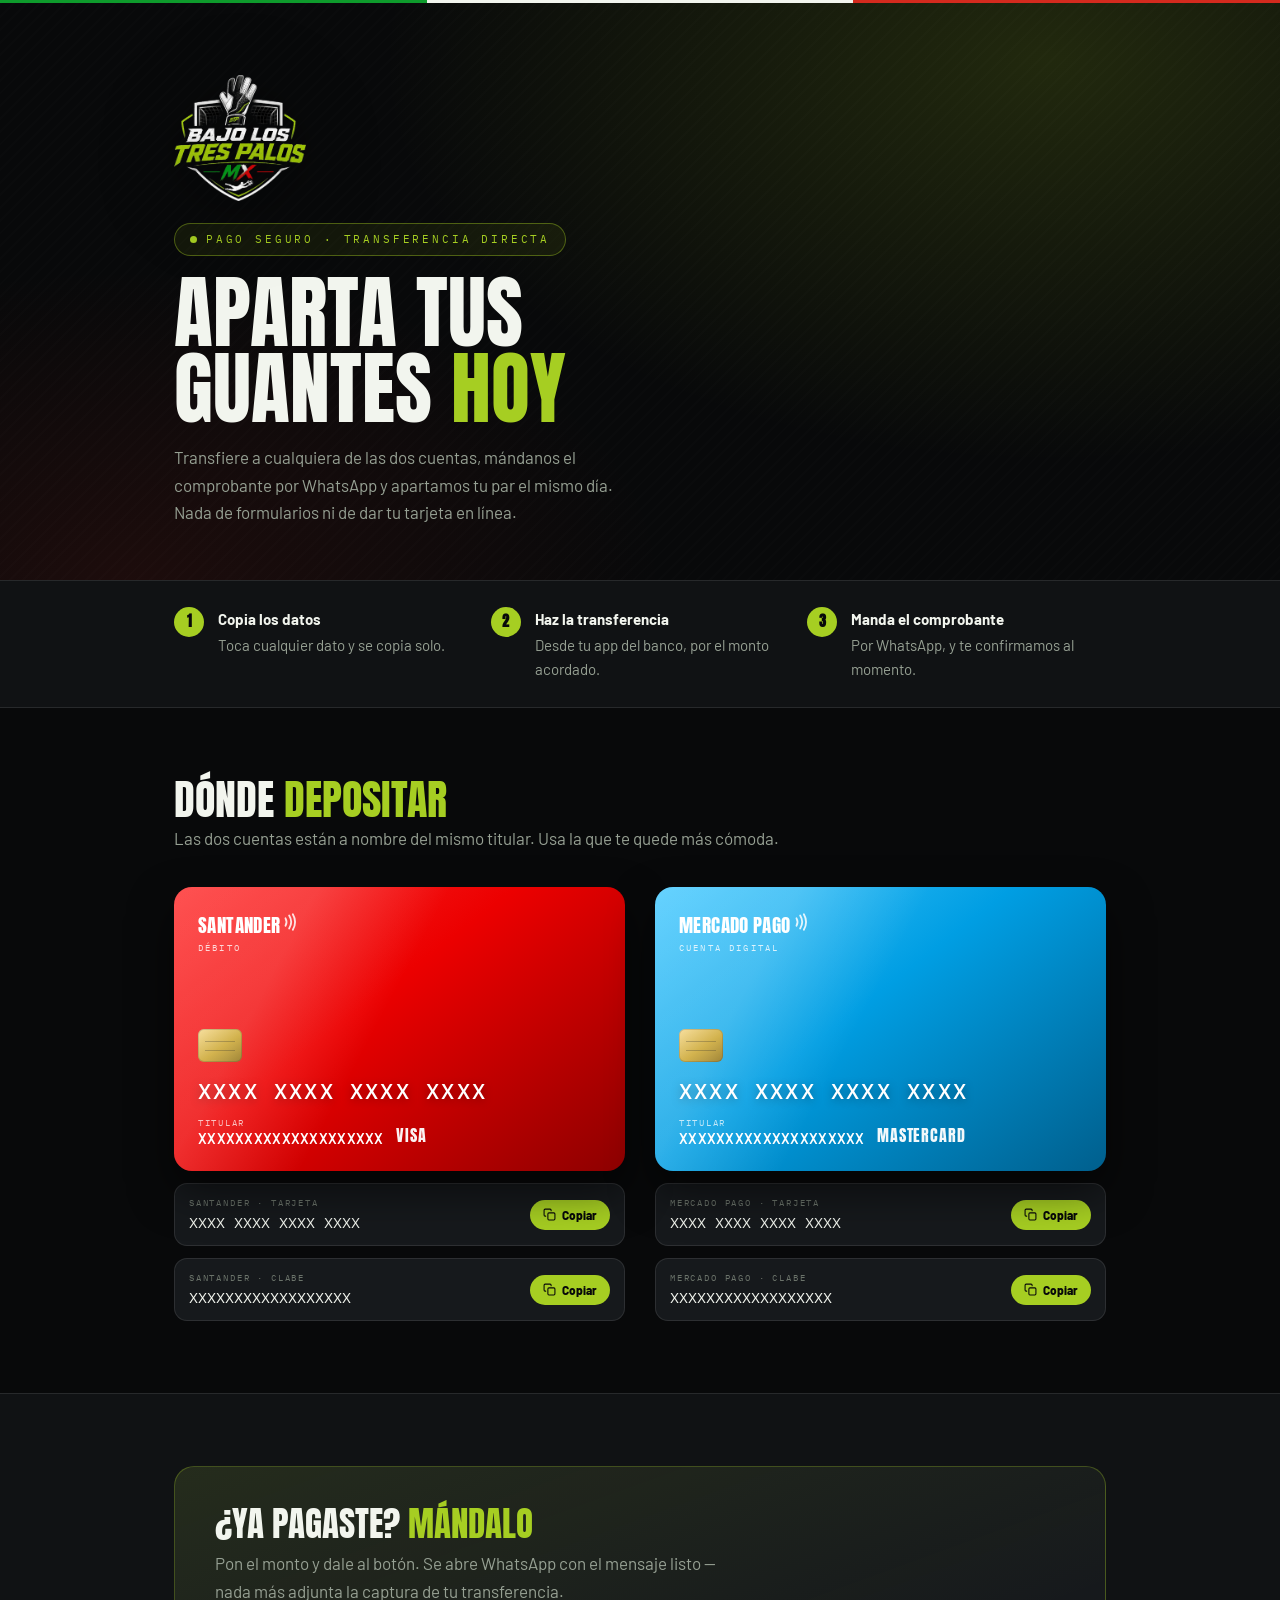
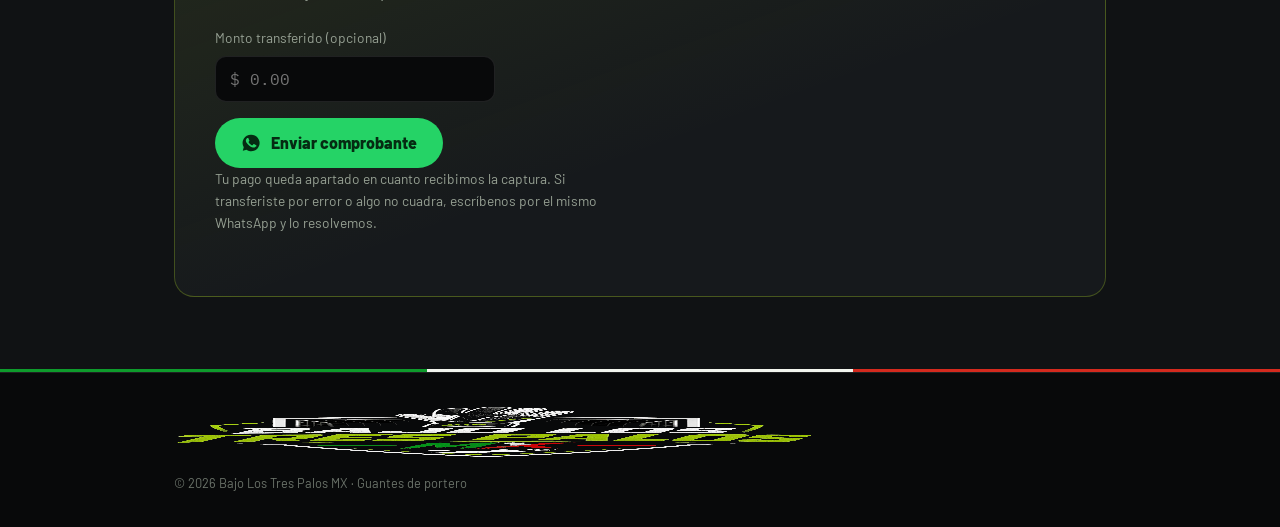
==== cuenta/index.html @ 08b96b76 "Página de pagos en /cuenta Datos para transferencia a Santander y Mercado Pago, con copiar al toque " ====
<!DOCTYPE html>
<html lang="es-MX">
<head>
<meta charset="utf-8">
<meta name="viewport" content="width=device-width, initial-scale=1">
<title>Pagos · Bajo Los Tres Palos MX</title>
<meta name="description" content="Datos para transferencia: Santander y Mercado Pago. Copia, paga y manda tu comprobante por WhatsApp.">
<meta name="robots" content="noindex, nofollow">
<meta name="theme-color" content="#08090A">

<meta property="og:type" content="website">
<meta property="og:site_name" content="Bajo Los Tres Palos MX">
<meta property="og:title" content="Pagos · Bajo Los Tres Palos MX">
<meta property="og:description" content="Santander y Mercado Pago. Copia los datos y manda tu comprobante.">
<meta property="og:locale" content="es_MX">

<link rel="icon" href="../assets/img/favicon-32.png" sizes="any">
<link rel="preconnect" href="https://fonts.googleapis.com">
<link rel="preconnect" href="https://fonts.gstatic.com" crossorigin>
<link href="https://fonts.googleapis.com/css2?family=Anton&family=Barlow:wght@400;600;700;800&family=IBM+Plex+Mono:wght@400;500;600&display=swap" rel="stylesheet">

<style>
:root{
  --negro:#08090A; --carbon:#101214; --humo:#16191C;
  --linea:rgba(242,245,238,.10);
  --lima:#A6CE22; --lima-hi:#C7EE3B;
  --hueso:#F2F5EE; --gris:#96A093; --gris-2:#6B736A;
  --mx-verde:#0E9B2C; --mx-rojo:#D42A1E;
  --santander:#EC0000; --mp:#009EE3; --wa:#25D366;
  --ease:cubic-bezier(.23,1,.32,1);
  --pad:clamp(20px,5vw,64px);
}
*,*::before,*::after{ box-sizing:border-box; }
body{
  margin:0; background:var(--negro); color:var(--hueso);
  font-family:'Barlow',system-ui,sans-serif; font-size:17px; line-height:1.6;
  -webkit-font-smoothing:antialiased; overflow-x:hidden;
}
img{ display:block; max-width:100%; height:auto; }
::selection{ background:var(--lima); color:var(--negro); }
.wrap{ width:min(1060px,100%); margin-inline:auto; padding-inline:var(--pad); }
.display{ font-family:'Anton',Impact,sans-serif; font-weight:400; text-transform:uppercase; line-height:.95; }
.mono{ font-family:'IBM Plex Mono',ui-monospace,monospace; font-size:.68rem; letter-spacing:.26em; text-transform:uppercase; }
.tricolor{ height:3px; background:linear-gradient(90deg,var(--mx-verde) 0 33.33%,var(--hueso) 33.33% 66.66%,var(--mx-rojo) 66.66%); }

/* ───────────── portada ───────────── */
.portada{
  position:relative; overflow:hidden;
  padding:clamp(44px,8vh,86px) 0 clamp(36px,6vh,60px);
  background:
    radial-gradient(90% 120% at 82% 10%, rgba(166,206,34,.16), transparent 58%),
    radial-gradient(70% 90% at 10% 100%, rgba(212,42,30,.10), transparent 60%),
    var(--negro);
}
.portada::after{
  content:''; position:absolute; inset:0; pointer-events:none; opacity:.5;
  background:repeating-linear-gradient(135deg, rgba(242,245,238,.02) 0 2px, transparent 2px 9px);
}
.portada .wrap{ position:relative; z-index:1; }
.escudo{ width:clamp(96px,14vw,132px); margin-bottom:22px;
  filter:drop-shadow(0 14px 38px rgba(0,0,0,.8)); }
.portada h1{ margin:0; font-size:clamp(2.5rem,8vw,5rem); }
.portada h1 em{ font-style:normal; color:var(--lima); }
.portada p{ margin:18px 0 0; max-width:46ch; color:var(--gris); font-size:1.06rem; }
.sello{
  display:inline-flex; align-items:center; gap:9px; margin-bottom:18px;
  border:1px solid rgba(166,206,34,.4); background:rgba(166,206,34,.08);
  color:var(--lima); border-radius:999px; padding:7px 15px;
}
.sello i{ width:7px; height:7px; border-radius:50%; background:var(--lima);
  box-shadow:0 0 0 0 rgba(166,206,34,.6); animation:latir 2.4s ease-out infinite; }
@keyframes latir{ 70%{ box-shadow:0 0 0 9px rgba(166,206,34,0); } 100%{ box-shadow:0 0 0 0 rgba(166,206,34,0); } }

/* ───────────── pasos ───────────── */
.pasos{ background:var(--carbon); border-block:1px solid var(--linea); padding:26px 0; }
.pasos-in{ display:grid; gap:18px; grid-template-columns:repeat(auto-fit,minmax(230px,1fr)); }
.paso{ display:flex; gap:14px; align-items:flex-start; }
.paso b{
  flex:none; width:30px; height:30px; border-radius:50%; display:grid; place-items:center;
  background:var(--lima); color:var(--negro); font-family:'Anton',sans-serif; font-size:.9rem;
}
.paso p{ margin:0; font-size:.94rem; color:var(--gris); }
.paso strong{ display:block; color:var(--hueso); font-weight:700; margin-bottom:2px; }

/* ───────────── sección ───────────── */
.sec{ padding:clamp(48px,8vh,84px) 0; }
.sec-tit{ margin:0 0 6px; font-size:clamp(1.6rem,4.4vw,2.6rem); }
.sec-tit em{ font-style:normal; color:var(--lima); }
.sec-sub{ margin:0 0 34px; color:var(--gris); }

.metodos{ display:grid; gap:clamp(20px,3vw,30px); grid-template-columns:repeat(auto-fit,minmax(320px,1fr)); }

/* ───────────── tarjeta bancaria ───────────── */
.metodo{ display:flex; flex-direction:column; gap:12px; }
.plastico{
  position:relative; aspect-ratio:1.586/1; border-radius:18px; overflow:hidden;
  padding:clamp(18px,3.4vw,24px); display:flex; flex-direction:column;
  color:#fff; cursor:pointer; border:0; text-align:left; width:100%;
  font-family:inherit; font-size:inherit;
  box-shadow:0 20px 44px rgba(0,0,0,.55);
  transition:transform .3s var(--ease), box-shadow .3s var(--ease);
}
.plastico:hover{ transform:translateY(-5px) rotate(-.4deg); box-shadow:0 26px 58px rgba(0,0,0,.65); }
.plastico:focus-visible{ outline:3px solid var(--lima); outline-offset:4px; }
.plastico::after{            /* brillo diagonal */
  content:''; position:absolute; inset:0; pointer-events:none;
  background:linear-gradient(118deg, rgba(255,255,255,.18) 0 24%, transparent 46%);
}
.plastico.santander{ background:linear-gradient(142deg,#ff2b2b 0%,#EC0000 42%,#8d0000 100%); }
.plastico.mp{ background:linear-gradient(142deg,#45c9ff 0%,#009EE3 44%,#005f8d 100%); }

.p-top{ display:flex; justify-content:space-between; align-items:flex-start; }
.p-marca{ font-family:'Anton',sans-serif; font-size:1.18rem; letter-spacing:.02em; text-transform:uppercase; }
.p-marca small{ display:block; font-family:'IBM Plex Mono',monospace; font-size:.56rem;
  letter-spacing:.24em; opacity:.8; margin-top:3px; }
.p-nfc{ width:22px; height:22px; opacity:.85; }
.p-chip{
  width:44px; height:33px; border-radius:6px; margin:auto 0 0;
  background:linear-gradient(145deg,#f6d98a,#c9a227 55%,#8c6d12);
  position:relative; box-shadow:inset 0 0 0 1px rgba(0,0,0,.18);
}
.p-chip::before,.p-chip::after{
  content:''; position:absolute; left:16%; right:16%; height:1px; background:rgba(0,0,0,.28);
}
.p-chip::before{ top:36%; } .p-chip::after{ top:64%; }
.p-num{
  font-family:'IBM Plex Mono',monospace; font-weight:500;
  font-size:clamp(1.05rem,3.6vw,1.38rem); letter-spacing:.1em; margin-top:14px;
  text-shadow:0 2px 10px rgba(0,0,0,.35);
}
.p-bot{ display:flex; justify-content:space-between; align-items:flex-end; gap:12px; margin-top:12px; }
.p-lab{ font-family:'IBM Plex Mono',monospace; font-size:.54rem; letter-spacing:.2em;
  text-transform:uppercase; opacity:.72; margin-bottom:2px; }
.p-val{ font-size:.88rem; font-weight:600; letter-spacing:.02em; }
.p-red{ font-family:'Anton',sans-serif; font-size:1rem; letter-spacing:.06em; opacity:.95; }

/* ───────────── filas de copiar ───────────── */
.copiar{
  display:flex; align-items:center; gap:12px; width:100%; text-align:left;
  background:var(--humo); border:1px solid var(--linea); border-radius:13px;
  padding:13px 14px; cursor:pointer; color:inherit; font-family:inherit;
  transition:border-color .2s ease, background .2s ease;
}
.copiar:hover{ border-color:rgba(166,206,34,.5); background:#1a1e21; }
.copiar:focus-visible{ outline:3px solid var(--lima); outline-offset:3px; }
.copiar.ok{ border-color:var(--lima); background:rgba(166,206,34,.1); }
.c-txt{ flex:1; min-width:0; }
.c-lab{ display:block; font-family:'IBM Plex Mono',monospace; font-size:.57rem;
  letter-spacing:.2em; text-transform:uppercase; color:var(--gris-2); margin-bottom:3px; }
.c-val{ display:block; font-family:'IBM Plex Mono',monospace; font-size:.95rem;
  color:var(--hueso); overflow:hidden; text-overflow:ellipsis; white-space:nowrap; }
.c-btn{
  flex:none; display:inline-flex; align-items:center; gap:6px;
  font-size:.74rem; font-weight:800; color:var(--negro); background:var(--lima);
  border-radius:999px; padding:8px 13px; white-space:nowrap;
}
.copiar.ok .c-btn{ background:var(--lima-hi); }
.c-btn svg{ width:13px; height:13px; }

/* ───────────── comprobante ───────────── */
.comprobante{ background:var(--carbon); border-top:1px solid var(--linea); }
.caja{
  border:1px solid rgba(166,206,34,.3); border-radius:20px;
  background:linear-gradient(160deg, rgba(166,206,34,.1), transparent 60%), var(--humo);
  padding:clamp(24px,4vw,40px);
}
.caja h2{ margin:0 0 10px; font-size:clamp(1.5rem,3.6vw,2.2rem); }
.caja > p{ margin:0 0 22px; color:var(--gris); max-width:52ch; }
.campo{ display:block; margin-bottom:16px; max-width:280px; }
.campo span{ display:block; margin-bottom:7px; color:var(--gris); font-size:.86rem; }
.campo input{
  width:100%; background:var(--negro); color:var(--hueso);
  border:1px solid var(--linea); border-radius:11px; padding:12px 14px;
  font-family:'IBM Plex Mono',monospace; font-size:1rem;
}
.campo input:focus{ outline:none; border-color:var(--lima); }
.wa{
  display:inline-flex; align-items:center; gap:10px; text-decoration:none;
  background:var(--wa); color:#052B12; font-weight:800; font-size:1rem;
  border:0; cursor:pointer; font-family:inherit;
  padding:15px 26px; border-radius:999px;
  transition:transform .2s var(--ease), background .2s ease;
}
.wa:hover{ transform:translateY(-2px); background:#34e67c; }
.wa:focus-visible{ outline:3px solid var(--lima); outline-offset:3px; }
.nota{ margin:20px 0 0; font-size:.86rem; color:var(--gris-2); max-width:52ch; }

.pie{ padding:34px 0; border-top:1px solid var(--linea); }
.pie-in{ display:flex; flex-wrap:wrap; gap:16px; justify-content:space-between; align-items:center; }
.pie img{ height:50px; }
.pie small{ color:var(--gris-2); font-size:.8rem; }

/* ───────────── aviso ───────────── */
#aviso{
  position:fixed; left:50%; bottom:26px; translate:-50% 0; z-index:60;
  background:var(--lima); color:var(--negro); font-weight:800; font-size:.9rem;
  padding:12px 22px; border-radius:999px; box-shadow:0 14px 34px rgba(0,0,0,.5);
  opacity:0; pointer-events:none; transition:opacity .25s ease, translate .25s ease;
}
#aviso.ver{ opacity:1; translate:-50% -6px; }

@media(max-width:430px){
  /* el tracking de .mono parte el sello en dos renglones en pantallas chicas */
  .sello{ letter-spacing:.13em; font-size:.62rem; padding:6px 13px; }
  .p-num{ letter-spacing:.06em; }
}
@media (prefers-reduced-motion:reduce){
  *{ animation:none !important; transition:none !important; }
}
</style>
</head>
<body>

<div class="tricolor"></div>

<!-- ═════════ PORTADA ═════════ -->
<header class="portada">
  <div class="wrap">
    <img class="escudo" src="../assets/img/logo-btp.png" alt="Bajo Los Tres Palos MX" width="640" height="611">
    <div class="sello mono"><i></i> Pago seguro · transferencia directa</div>
    <h1 class="display">Aparta tus<br>guantes <em>hoy</em></h1>
    <p>Transfiere a cualquiera de las dos cuentas, mándanos el comprobante por WhatsApp y apartamos tu par el mismo día. Nada de formularios ni de dar tu tarjeta en línea.</p>
  </div>
</header>

<!-- ═════════ PASOS ═════════ -->
<section class="pasos">
  <div class="wrap pasos-in">
    <div class="paso"><b>1</b><p><strong>Copia los datos</strong>Toca cualquier dato y se copia solo.</p></div>
    <div class="paso"><b>2</b><p><strong>Haz la transferencia</strong>Desde tu app del banco, por el monto acordado.</p></div>
    <div class="paso"><b>3</b><p><strong>Manda el comprobante</strong>Por WhatsApp, y te confirmamos al momento.</p></div>
  </div>
</section>

<!-- ═════════ MÉTODOS ═════════ -->
<section class="sec">
  <div class="wrap">
    <h2 class="display sec-tit">Dónde <em>depositar</em></h2>
    <p class="sec-sub">Las dos cuentas están a nombre del mismo titular. Usa la que te quede más cómoda.</p>
    <div class="metodos" id="metodos"></div>
  </div>
</section>

<!-- ═════════ COMPROBANTE ═════════ -->
<section class="sec comprobante">
  <div class="wrap">
    <div class="caja">
      <h2 class="display">¿Ya pagaste? <span style="color:var(--lima)">Mándalo</span></h2>
      <p>Pon el monto y dale al botón. Se abre WhatsApp con el mensaje listo — nada más adjunta la captura de tu transferencia.</p>
      <label class="campo">
        <span>Monto transferido (opcional)</span>
        <input id="monto" type="text" inputmode="decimal" placeholder="$ 0.00" autocomplete="off">
      </label>
      <button class="wa" id="btn-wa" type="button">
        <svg width="20" height="20" viewBox="0 0 24 24" fill="currentColor" aria-hidden="true"><path d="M12 2a10 10 0 0 0-8.7 15l-1.2 4.4 4.5-1.2A10 10 0 1 0 12 2zm5.6 14.2c-.2.7-1.3 1.3-1.9 1.3-.5 0-1.1.2-3.6-.8-3-1.3-5-4.4-5.1-4.6-.2-.2-1.2-1.6-1.2-3.1s.8-2.2 1.1-2.5c.3-.3.6-.4.8-.4h.6c.2 0 .5-.1.7.5l1 2.3c.1.2.1.4 0 .6l-.4.6-.4.4c-.1.1-.3.3-.1.6.2.3.8 1.3 1.7 2.1 1.2 1 2.1 1.4 2.4 1.5.3.1.5.1.7-.1l1-1.2c.2-.2.4-.2.7-.1l2.2 1.1c.3.2.5.2.6.4.1.1.1.7-.1 1.4z"/></svg>
        Enviar comprobante
      </button>
      <p class="nota">Tu pago queda apartado en cuanto recibimos la captura. Si transferiste por error o algo no cuadra, escríbenos por el mismo WhatsApp y lo resolvemos.</p>
    </div>
  </div>
</section>

<div class="tricolor"></div>
<footer class="pie">
  <div class="wrap pie-in">
    <img src="../assets/img/logo-btp.png" alt="Bajo Los Tres Palos MX" width="640" height="611">
    <small>© <span id="anio">2026</span> Bajo Los Tres Palos MX · Guantes de portero</small>
  </div>
</footer>

<div id="aviso" role="status" aria-live="polite"></div>

<script>
/* ══════════════════════════════════════════════════════════════
   ÚNICO LUGAR QUE HAY QUE EDITAR
   Cambia las X por tus datos reales y la página se arma sola.
   El número de WhatsApp va en formato internacional sin signos:
   52 + los 10 dígitos.  Ejemplo: "5215512345678"
   ══════════════════════════════════════════════════════════════ */
var DATOS = {
  whatsapp: "52XXXXXXXXXX",
  titular:  "XXXXXXXXXXXXXXXXXXXX",

  cuentas: [
    {
      banco:   "Santander",
      tipo:    "Débito",
      clase:   "santander",
      red:     "VISA",
      tarjeta: "XXXX XXXX XXXX XXXX",
      clabe:   "XXXXXXXXXXXXXXXXXX"
    },
    {
      banco:   "Mercado Pago",
      tipo:    "Cuenta digital",
      clase:   "mp",
      red:     "MASTERCARD",
      tarjeta: "XXXX XXXX XXXX XXXX",
      clabe:   "XXXXXXXXXXXXXXXXXX"
    }
  ]
};
/* ════════════════ de aquí para abajo no hace falta tocar ════════════════ */

(function () {
  var aviso = document.getElementById('aviso'), temporizador = null;
  function avisar(txt) {
    aviso.textContent = txt;
    aviso.classList.add('ver');
    clearTimeout(temporizador);
    temporizador = setTimeout(function () { aviso.classList.remove('ver'); }, 1800);
  }

  /* Clipboard falla en http:// y en algunos navegadores embebidos (el de
     Instagram, por ejemplo), así que queda el textarea de respaldo. */
  function respaldo(txt) {
    var ta = document.createElement('textarea');
    ta.value = txt; ta.setAttribute('readonly', '');
    ta.style.cssText = 'position:fixed;top:-1000px';
    document.body.appendChild(ta); ta.select();
    var ok = false;
    try { ok = document.execCommand('copy'); } catch (e) {}
    document.body.removeChild(ta);
    return ok;
  }
  function copiar(txt) {
    if (navigator.clipboard && window.isSecureContext) {
      return navigator.clipboard.writeText(txt).then(function () { return true; })
             .catch(function () { return respaldo(txt); });
    }
    return Promise.resolve(respaldo(txt));
  }

  var sinLlenar = function (v) { return /^[X\s]+$/i.test(v); };
  var esc = function (s) {
    return String(s).replace(/[&<>"]/g, function (c) {
      return { '&': '&amp;', '<': '&lt;', '>': '&gt;', '"': '&quot;' }[c];
    });
  };

  var NFC = '<svg class="p-nfc" viewBox="0 0 24 24" fill="none" stroke="currentColor" ' +
            'stroke-width="2" stroke-linecap="round" aria-hidden="true">' +
            '<path d="M6 8a8 8 0 0 1 0 8M10 5a13 13 0 0 1 0 14M14 3.5a17 17 0 0 1 0 17"/></svg>';
  var ICONO = '<svg viewBox="0 0 24 24" fill="none" stroke="currentColor" stroke-width="2" ' +
              'stroke-linecap="round" stroke-linejoin="round" aria-hidden="true">' +
              '<rect x="9" y="9" width="13" height="13" rx="2"/>' +
              '<path d="M5 15H4a2 2 0 0 1-2-2V4a2 2 0 0 1 2-2h9a2 2 0 0 1 2 2v1"/></svg>';

  function fila(etiqueta, valor) {
    return '<button type="button" class="copiar" data-copiar="' + esc(valor.replace(/\s/g, '')) + '">' +
             '<span class="c-txt"><span class="c-lab">' + esc(etiqueta) + '</span>' +
             '<span class="c-val">' + esc(valor) + '</span></span>' +
             '<span class="c-btn">' + ICONO + 'Copiar</span></button>';
  }

  document.getElementById('metodos').innerHTML = DATOS.cuentas.map(function (c) {
    return '<div class="metodo">' +
      '<button type="button" class="plastico ' + esc(c.clase) + '" data-copiar="' +
              esc(c.tarjeta.replace(/\s/g, '')) + '" aria-label="Copiar tarjeta ' + esc(c.banco) + '">' +
        '<div class="p-top"><span class="p-marca">' + esc(c.banco) +
          '<small>' + esc(c.tipo) + '</small></span>' + NFC + '</div>' +
        '<div class="p-chip"></div>' +
        '<div class="p-num">' + esc(c.tarjeta) + '</div>' +
        '<div class="p-bot"><div><div class="p-lab">Titular</div>' +
          '<div class="p-val">' + esc(DATOS.titular) + '</div></div>' +
          '<span class="p-red">' + esc(c.red) + '</span></div>' +
      '</button>' +
      fila(c.banco + ' · Tarjeta', c.tarjeta) +
      fila(c.banco + ' · CLABE', c.clabe) +
    '</div>';
  }).join('');

  document.addEventListener('click', function (e) {
    var el = e.target.closest('[data-copiar]');
    if (!el) return;
    var valor = el.getAttribute('data-copiar');
    if (sinLlenar(valor)) {
      avisar('Ese dato todavía trae las X');
      return;
    }
    copiar(valor).then(function (ok) {
      avisar(ok ? 'Copiado ✓' : 'No se pudo copiar');
      if (!ok) return;
      var f = el.closest('.copiar');
      if (!f) return;
      f.classList.add('ok');
      var b = f.querySelector('.c-btn'), antes = b.innerHTML;
      b.textContent = 'Copiado ✓';
      setTimeout(function () { f.classList.remove('ok'); b.innerHTML = antes; }, 1700);
    });
  });

  document.getElementById('btn-wa').addEventListener('click', function () {
    var tel = String(DATOS.whatsapp).replace(/\D/g, '');
    if (sinLlenar(DATOS.whatsapp) || tel.length < 10) {
      avisar('Falta poner el WhatsApp en el archivo');
      return;
    }
    var monto = document.getElementById('monto').value.trim();
    var txt = 'Hola, acabo de hacer una transferencia a Bajo Los Tres Palos MX' +
              (monto ? ' por ' + monto : '') + '. Aquí va mi comprobante.';
    window.open('https://wa.me/' + tel + '?text=' + encodeURIComponent(txt), '_blank', 'noopener');
  });

  document.getElementById('anio').textContent = new Date().getFullYear();
})();
</script>
</body>
</html>
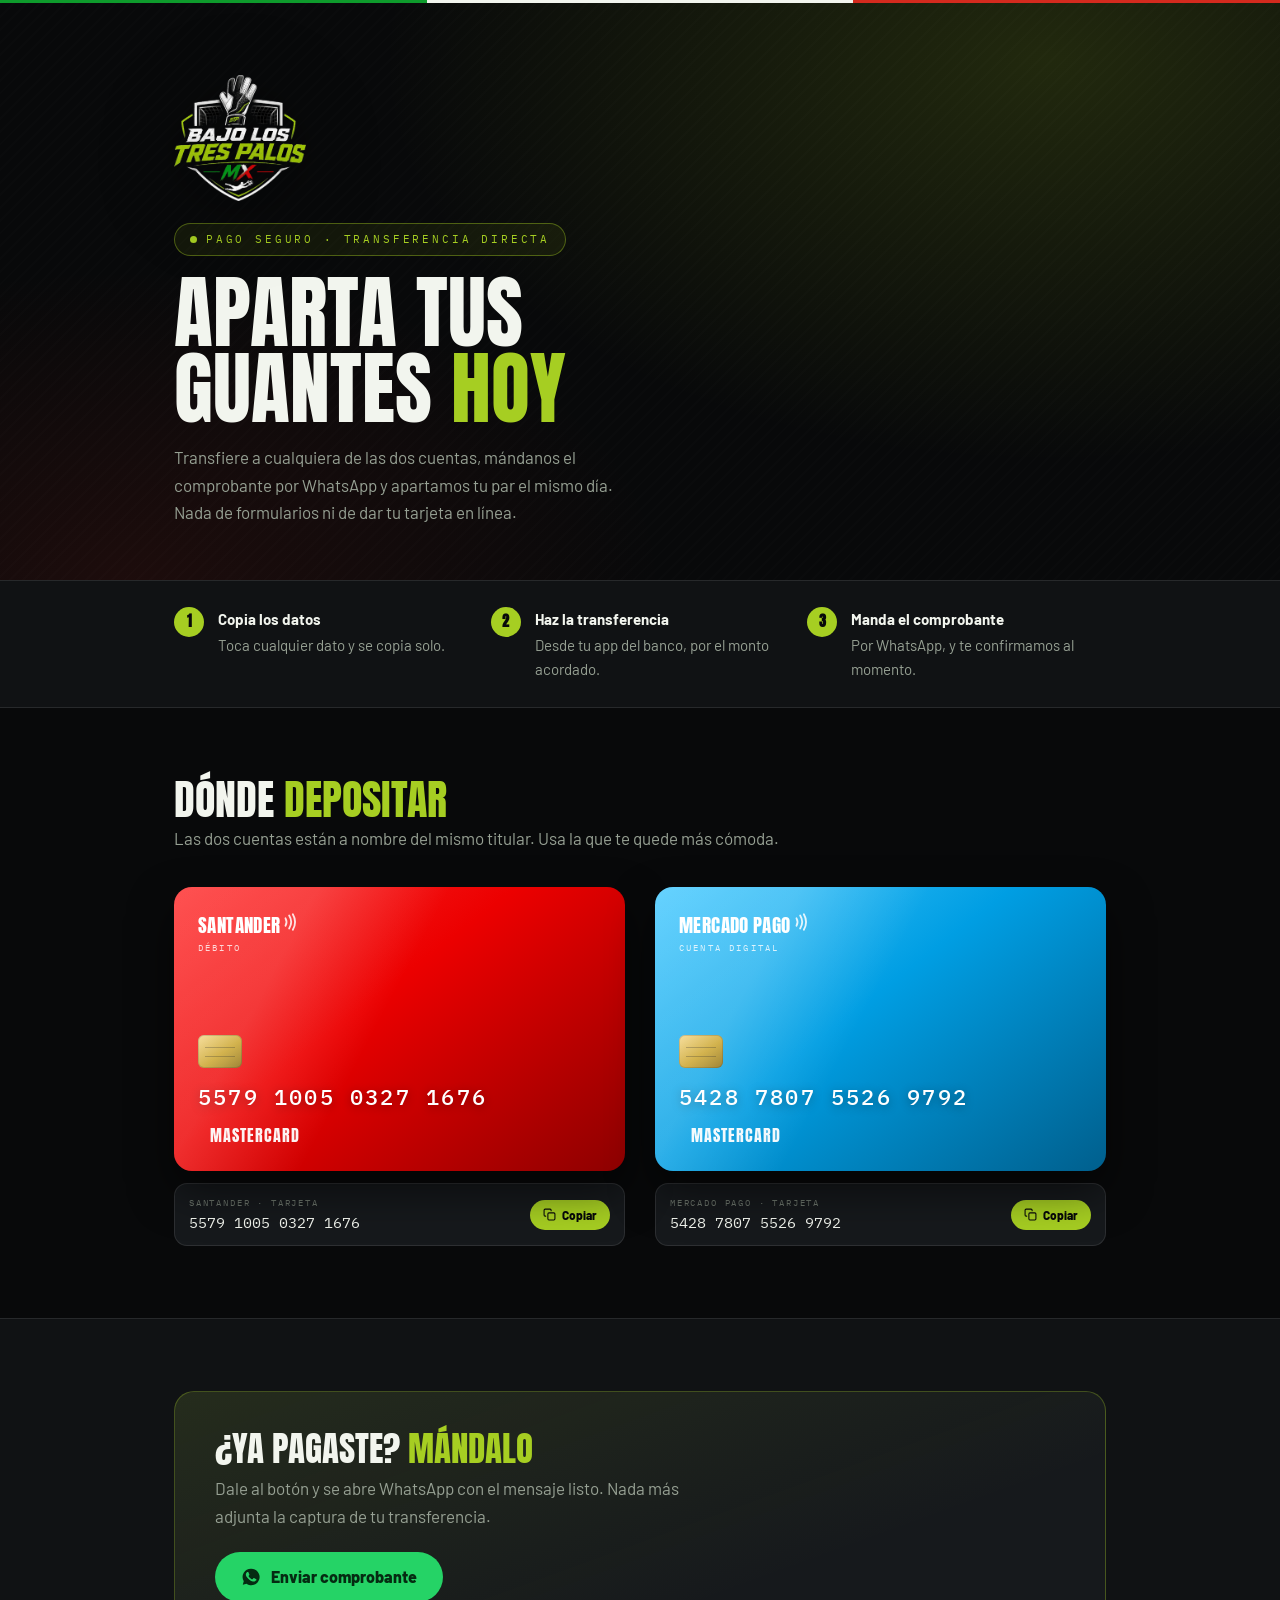
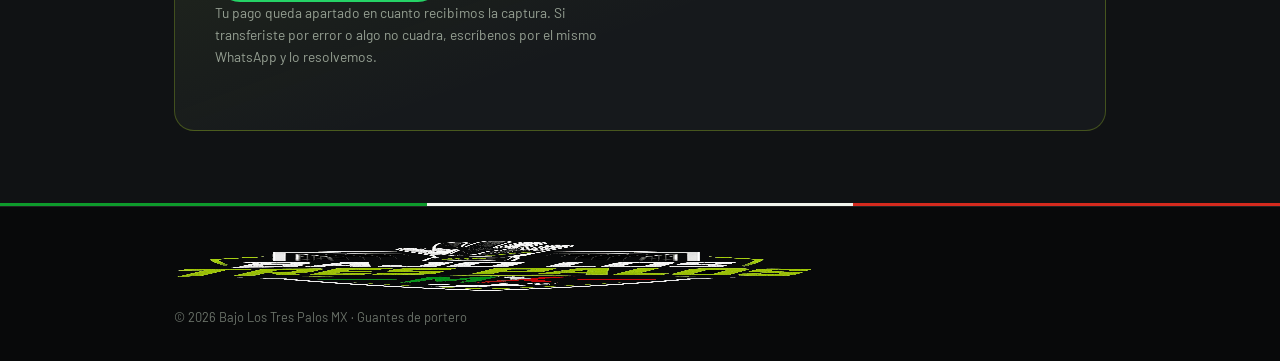
==== commit 77991cd8: "Quitar el campo de monto y cargar las dos cuentas El campo de monto se va: era un agregado mío, no a" ====
--- a/cuenta/index.html
+++ b/cuenta/index.html
@@ -8,11 +8,30 @@
 <meta name="robots" content="noindex, nofollow">
 <meta name="theme-color" content="#08090A">
 
+<!-- ══════════════════════════════════════════════════════════════════
+     DOMINIO · lo único que hay que cambiar si la página se muda.
+     Ahorita apunta a GitHub Pages, que es donde está publicada.
+     Cuando la subas a Vercel, cambia las tres líneas de abajo por
+     https://TU-PROYECTO.vercel.app  y listo.
+     (Van completas y no relativas porque WhatsApp y Facebook leen el
+     HTML crudo, sin ejecutar JavaScript.)
+     ══════════════════════════════════════════════════════════════════ -->
 <meta property="og:type" content="website">
 <meta property="og:site_name" content="Bajo Los Tres Palos MX">
-<meta property="og:title" content="Pagos · Bajo Los Tres Palos MX">
-<meta property="og:description" content="Santander y Mercado Pago. Copia los datos y manda tu comprobante.">
+<meta property="og:title" content="Aparta tus guantes hoy · Bajo Los Tres Palos MX">
+<meta property="og:description" content="Transfiere a Santander o Mercado Pago, manda tu comprobante por WhatsApp y te apartamos tu par el mismo día.">
+<meta property="og:url" content="https://oscararmando2.github.io/bajo-los-tres-palos-mx/cuenta/">
+<meta property="og:image" content="https://oscararmando2.github.io/bajo-los-tres-palos-mx/assets/img/og-pagos.jpg">
+<meta property="og:image:secure_url" content="https://oscararmando2.github.io/bajo-los-tres-palos-mx/assets/img/og-pagos.jpg">
+<meta property="og:image:type" content="image/jpeg">
+<meta property="og:image:width" content="1200">
+<meta property="og:image:height" content="630">
+<meta property="og:image:alt" content="Bajo Los Tres Palos MX · datos para pagar por Santander o Mercado Pago">
 <meta property="og:locale" content="es_MX">
+<meta name="twitter:card" content="summary_large_image">
+<meta name="twitter:title" content="Aparta tus guantes hoy · Bajo Los Tres Palos MX">
+<meta name="twitter:description" content="Santander y Mercado Pago. Copia los datos y manda tu comprobante.">
+<meta name="twitter:image" content="https://oscararmando2.github.io/bajo-los-tres-palos-mx/assets/img/og-pagos.jpg">
 
 <link rel="icon" href="../assets/img/favicon-32.png" sizes="any">
 <link rel="preconnect" href="https://fonts.googleapis.com">
@@ -166,14 +185,6 @@
 }
 .caja h2{ margin:0 0 10px; font-size:clamp(1.5rem,3.6vw,2.2rem); }
 .caja > p{ margin:0 0 22px; color:var(--gris); max-width:52ch; }
-.campo{ display:block; margin-bottom:16px; max-width:280px; }
-.campo span{ display:block; margin-bottom:7px; color:var(--gris); font-size:.86rem; }
-.campo input{
-  width:100%; background:var(--negro); color:var(--hueso);
-  border:1px solid var(--linea); border-radius:11px; padding:12px 14px;
-  font-family:'IBM Plex Mono',monospace; font-size:1rem;
-}
-.campo input:focus{ outline:none; border-color:var(--lima); }
 .wa{
   display:inline-flex; align-items:center; gap:10px; text-decoration:none;
   background:var(--wa); color:#052B12; font-weight:800; font-size:1rem;
@@ -246,11 +257,7 @@
   <div class="wrap">
     <div class="caja">
       <h2 class="display">¿Ya pagaste? <span style="color:var(--lima)">Mándalo</span></h2>
-      <p>Pon el monto y dale al botón. Se abre WhatsApp con el mensaje listo — nada más adjunta la captura de tu transferencia.</p>
-      <label class="campo">
-        <span>Monto transferido (opcional)</span>
-        <input id="monto" type="text" inputmode="decimal" placeholder="$ 0.00" autocomplete="off">
-      </label>
+      <p>Dale al botón y se abre WhatsApp con el mensaje listo. Nada más adjunta la captura de tu transferencia.</p>
       <button class="wa" id="btn-wa" type="button">
         <svg width="20" height="20" viewBox="0 0 24 24" fill="currentColor" aria-hidden="true"><path d="M12 2a10 10 0 0 0-8.7 15l-1.2 4.4 4.5-1.2A10 10 0 1 0 12 2zm5.6 14.2c-.2.7-1.3 1.3-1.9 1.3-.5 0-1.1.2-3.6-.8-3-1.3-5-4.4-5.1-4.6-.2-.2-1.2-1.6-1.2-3.1s.8-2.2 1.1-2.5c.3-.3.6-.4.8-.4h.6c.2 0 .5-.1.7.5l1 2.3c.1.2.1.4 0 .6l-.4.6-.4.4c-.1.1-.3.3-.1.6.2.3.8 1.3 1.7 2.1 1.2 1 2.1 1.4 2.4 1.5.3.1.5.1.7-.1l1-1.2c.2-.2.4-.2.7-.1l2.2 1.1c.3.2.5.2.6.4.1.1.1.7-.1 1.4z"/></svg>
         Enviar comprobante
@@ -278,7 +285,9 @@
    52 + los 10 dígitos.  Ejemplo: "5215512345678"
    ══════════════════════════════════════════════════════════════ */
 var DATOS = {
+  // 52 + los 10 dígitos, sin espacios ni signos. Ej: "5215512345678"
   whatsapp: "52XXXXXXXXXX",
+  // Como aparece en la cuenta
   titular:  "XXXXXXXXXXXXXXXXXXXX",
 
   cuentas: [
@@ -286,17 +295,17 @@
       banco:   "Santander",
       tipo:    "Débito",
       clase:   "santander",
-      red:     "VISA",
-      tarjeta: "XXXX XXXX XXXX XXXX",
-      clabe:   "XXXXXXXXXXXXXXXXXX"
+      red:     "MASTERCARD",
+      tarjeta: "5579 1005 0327 1676",
+      clabe:   ""                      // vacío = no se muestra la fila
     },
     {
       banco:   "Mercado Pago",
       tipo:    "Cuenta digital",
       clase:   "mp",
       red:     "MASTERCARD",
-      tarjeta: "XXXX XXXX XXXX XXXX",
-      clabe:   "XXXXXXXXXXXXXXXXXX"
+      tarjeta: "5428 7807 5526 9792",
+      clabe:   ""
     }
   ]
 };
@@ -331,7 +340,7 @@
     return Promise.resolve(respaldo(txt));
   }
 
-  var sinLlenar = function (v) { return /^[X\s]+$/i.test(v); };
+  var sinLlenar = function (v) { return !v || /^[X\s]+$/i.test(v); };
   var esc = function (s) {
     return String(s).replace(/[&<>"]/g, function (c) {
       return { '&': '&amp;', '<': '&lt;', '>': '&gt;', '"': '&quot;' }[c];
@@ -361,12 +370,14 @@
           '<small>' + esc(c.tipo) + '</small></span>' + NFC + '</div>' +
         '<div class="p-chip"></div>' +
         '<div class="p-num">' + esc(c.tarjeta) + '</div>' +
-        '<div class="p-bot"><div><div class="p-lab">Titular</div>' +
-          '<div class="p-val">' + esc(DATOS.titular) + '</div></div>' +
+        '<div class="p-bot">' +
+          (sinLlenar(DATOS.titular) ? '<div></div>' :
+            '<div><div class="p-lab">Titular</div>' +
+            '<div class="p-val">' + esc(DATOS.titular) + '</div></div>') +
           '<span class="p-red">' + esc(c.red) + '</span></div>' +
       '</button>' +
-      fila(c.banco + ' · Tarjeta', c.tarjeta) +
-      fila(c.banco + ' · CLABE', c.clabe) +
+      (sinLlenar(c.tarjeta) ? '' : fila(c.banco + ' · Tarjeta', c.tarjeta)) +
+      (sinLlenar(c.clabe)   ? '' : fila(c.banco + ' · CLABE', c.clabe)) +
     '</div>';
   }).join('');
 
@@ -396,9 +407,8 @@
       avisar('Falta poner el WhatsApp en el archivo');
       return;
     }
-    var monto = document.getElementById('monto').value.trim();
-    var txt = 'Hola, acabo de hacer una transferencia a Bajo Los Tres Palos MX' +
-              (monto ? ' por ' + monto : '') + '. Aquí va mi comprobante.';
+    var txt = 'Hola, acabo de hacer una transferencia a Bajo Los Tres Palos MX. ' +
+              'Aquí va mi comprobante.';
     window.open('https://wa.me/' + tel + '?text=' + encodeURIComponent(txt), '_blank', 'noopener');
   });
 
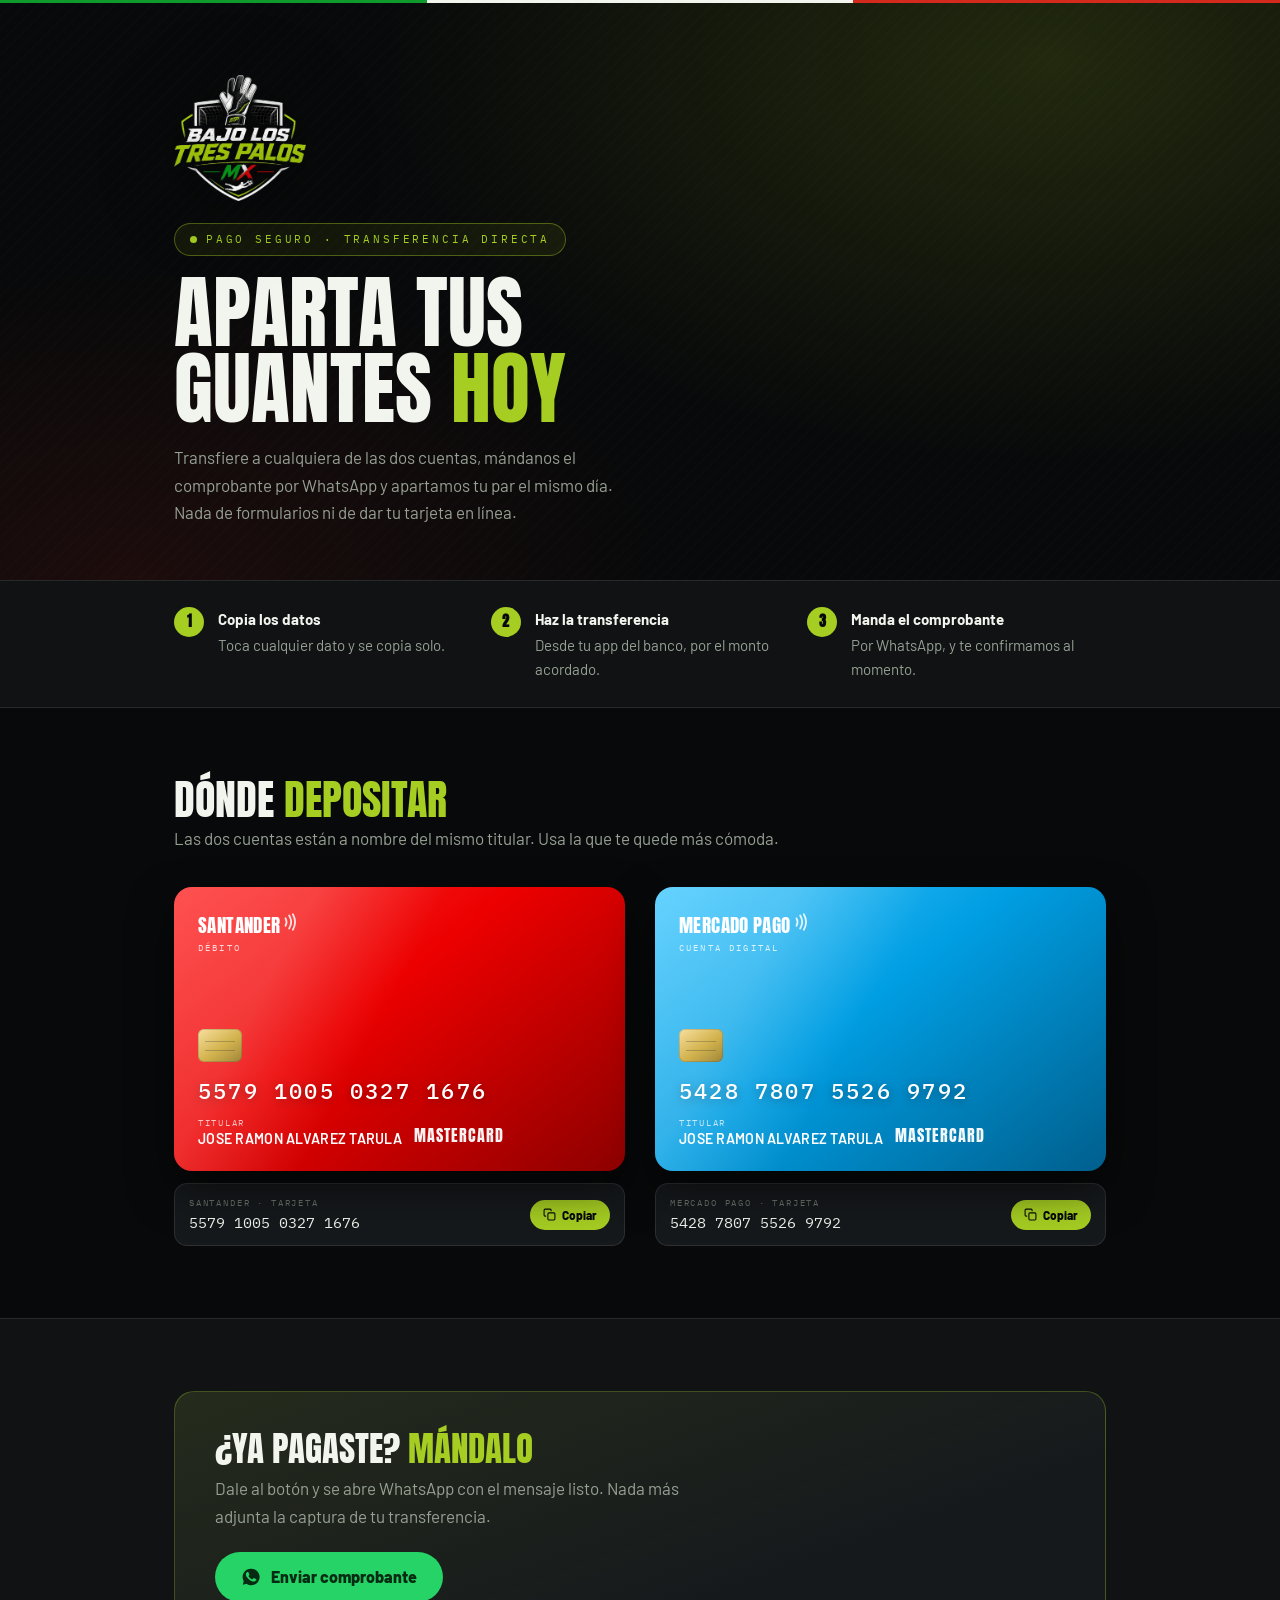
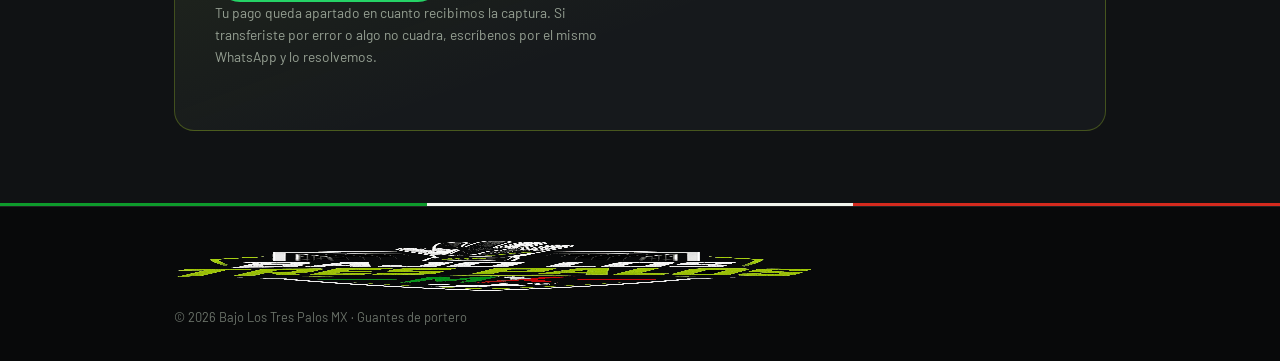
==== commit 54564cf7: "Beneficiario y WhatsApp de la página de pagos Ya no queda ningún dato con X: la página está lista pa" ====
--- a/cuenta/index.html
+++ b/cuenta/index.html
@@ -150,7 +150,7 @@
 .p-bot{ display:flex; justify-content:space-between; align-items:flex-end; gap:12px; margin-top:12px; }
 .p-lab{ font-family:'IBM Plex Mono',monospace; font-size:.54rem; letter-spacing:.2em;
   text-transform:uppercase; opacity:.72; margin-bottom:2px; }
-.p-val{ font-size:.88rem; font-weight:600; letter-spacing:.02em; }
+.p-val{ font-size:.88rem; font-weight:600; letter-spacing:.02em; white-space:nowrap; }
 .p-red{ font-family:'Anton',sans-serif; font-size:1rem; letter-spacing:.06em; opacity:.95; }
 
 /* ───────────── filas de copiar ───────────── */
@@ -214,6 +214,10 @@
   /* el tracking de .mono parte el sello en dos renglones en pantallas chicas */
   .sello{ letter-spacing:.13em; font-size:.62rem; padding:6px 13px; }
   .p-num{ letter-spacing:.06em; }
+  /* un nombre completo parte en dos renglones y queda feo junto a la marca;
+     cabe de un tirón bajándole un punto */
+  .p-val{ font-size:.70rem; letter-spacing:0; }
+  .p-red{ font-size:.86rem; }
 }
 @media (prefers-reduced-motion:reduce){
   *{ animation:none !important; transition:none !important; }
@@ -286,9 +290,9 @@
    ══════════════════════════════════════════════════════════════ */
 var DATOS = {
   // 52 + los 10 dígitos, sin espacios ni signos. Ej: "5215512345678"
-  whatsapp: "52XXXXXXXXXX",
+  whatsapp: "527151315630",
   // Como aparece en la cuenta
-  titular:  "XXXXXXXXXXXXXXXXXXXX",
+  titular:  "JOSE RAMON ALVAREZ TARULA",
 
   cuentas: [
     {
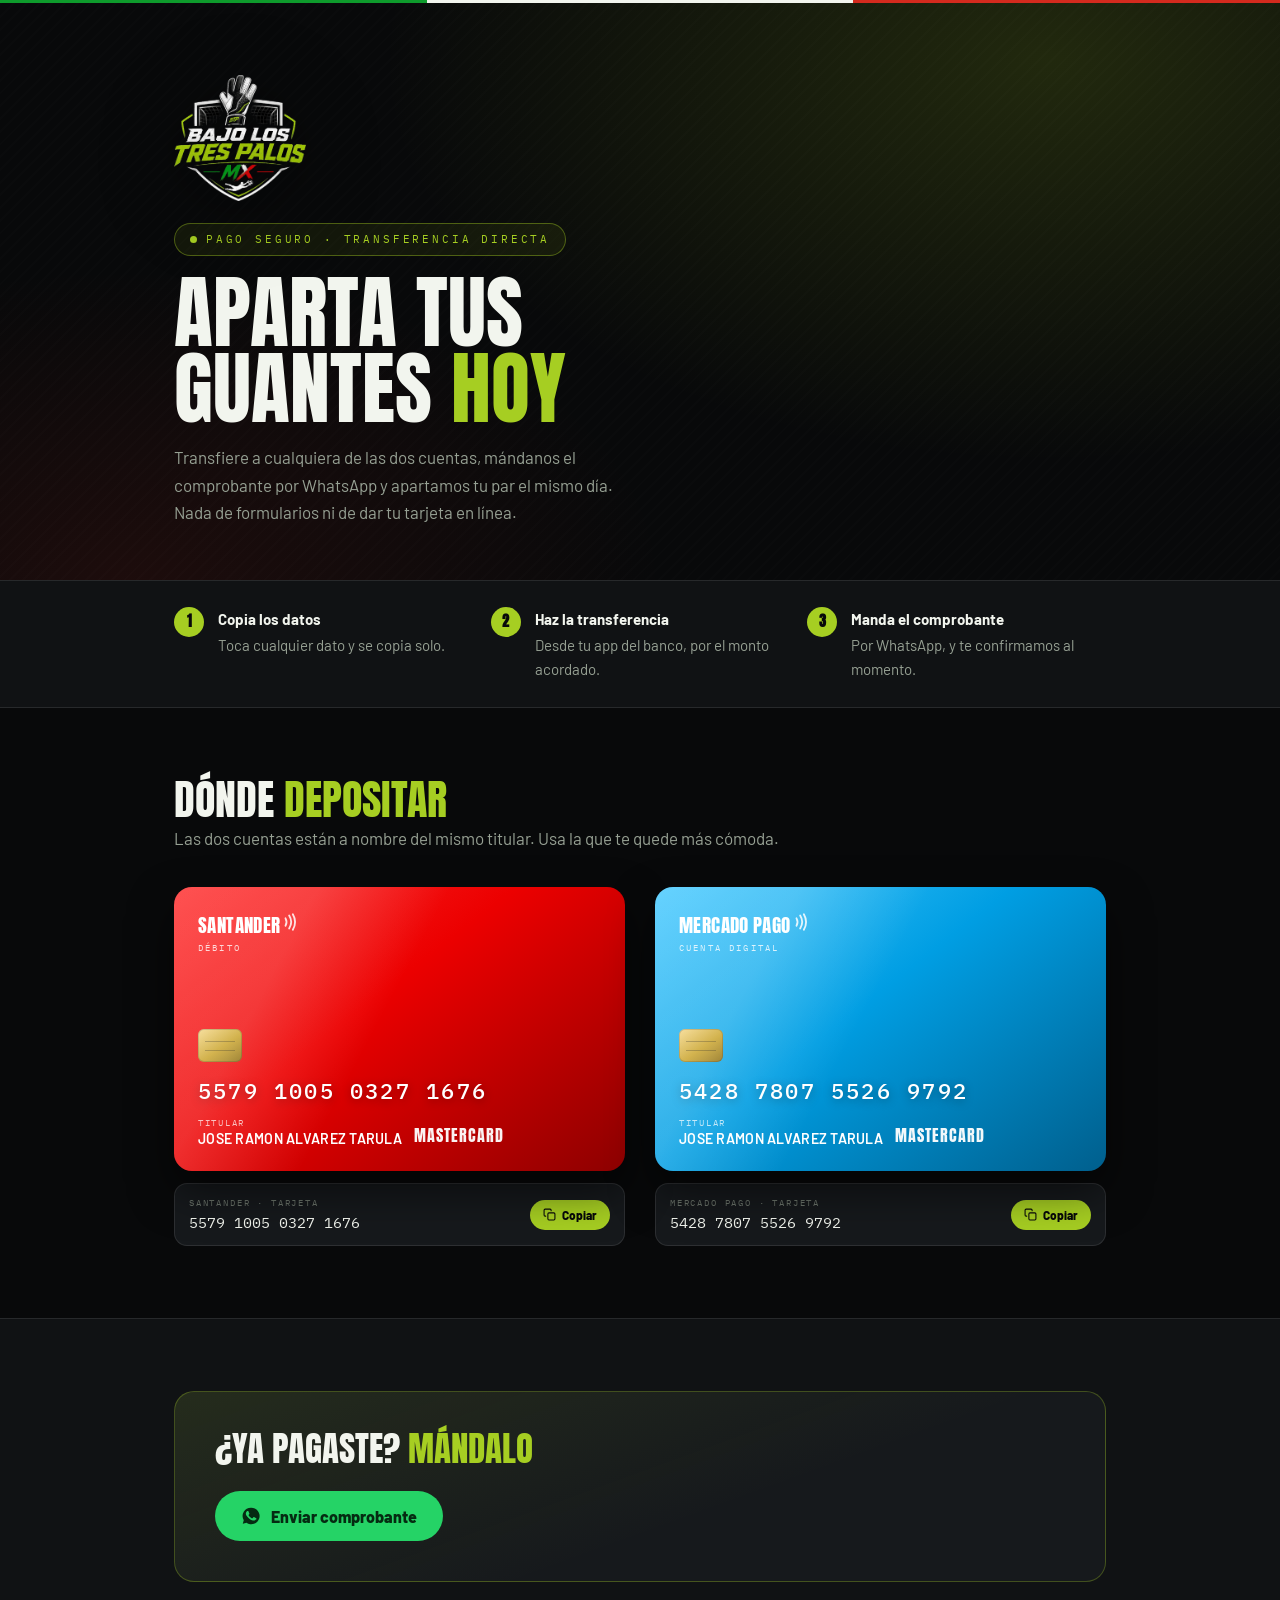
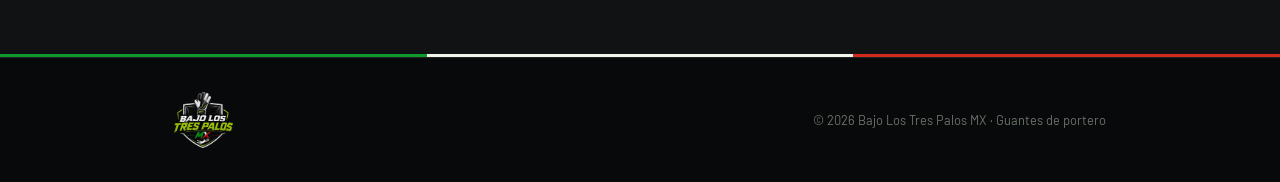
==== commit 19055edb: "Arreglar el logo del pie y dejar la caja de comprobante al mínimo El logo del pie salía aplastado po" ====
--- a/cuenta/index.html
+++ b/cuenta/index.html
@@ -183,8 +183,7 @@
   background:linear-gradient(160deg, rgba(166,206,34,.1), transparent 60%), var(--humo);
   padding:clamp(24px,4vw,40px);
 }
-.caja h2{ margin:0 0 10px; font-size:clamp(1.5rem,3.6vw,2.2rem); }
-.caja > p{ margin:0 0 22px; color:var(--gris); max-width:52ch; }
+.caja h2{ margin:0 0 26px; font-size:clamp(1.5rem,3.6vw,2.2rem); }
 .wa{
   display:inline-flex; align-items:center; gap:10px; text-decoration:none;
   background:var(--wa); color:#052B12; font-weight:800; font-size:1rem;
@@ -194,11 +193,10 @@
 }
 .wa:hover{ transform:translateY(-2px); background:#34e67c; }
 .wa:focus-visible{ outline:3px solid var(--lima); outline-offset:3px; }
-.nota{ margin:20px 0 0; font-size:.86rem; color:var(--gris-2); max-width:52ch; }
 
 .pie{ padding:34px 0; border-top:1px solid var(--linea); }
 .pie-in{ display:flex; flex-wrap:wrap; gap:16px; justify-content:space-between; align-items:center; }
-.pie img{ height:50px; }
+.pie img{ height:56px; width:auto; }
 .pie small{ color:var(--gris-2); font-size:.8rem; }
 
 /* ───────────── aviso ───────────── */
@@ -261,12 +259,10 @@
   <div class="wrap">
     <div class="caja">
       <h2 class="display">¿Ya pagaste? <span style="color:var(--lima)">Mándalo</span></h2>
-      <p>Dale al botón y se abre WhatsApp con el mensaje listo. Nada más adjunta la captura de tu transferencia.</p>
       <button class="wa" id="btn-wa" type="button">
         <svg width="20" height="20" viewBox="0 0 24 24" fill="currentColor" aria-hidden="true"><path d="M12 2a10 10 0 0 0-8.7 15l-1.2 4.4 4.5-1.2A10 10 0 1 0 12 2zm5.6 14.2c-.2.7-1.3 1.3-1.9 1.3-.5 0-1.1.2-3.6-.8-3-1.3-5-4.4-5.1-4.6-.2-.2-1.2-1.6-1.2-3.1s.8-2.2 1.1-2.5c.3-.3.6-.4.8-.4h.6c.2 0 .5-.1.7.5l1 2.3c.1.2.1.4 0 .6l-.4.6-.4.4c-.1.1-.3.3-.1.6.2.3.8 1.3 1.7 2.1 1.2 1 2.1 1.4 2.4 1.5.3.1.5.1.7-.1l1-1.2c.2-.2.4-.2.7-.1l2.2 1.1c.3.2.5.2.6.4.1.1.1.7-.1 1.4z"/></svg>
         Enviar comprobante
       </button>
-      <p class="nota">Tu pago queda apartado en cuanto recibimos la captura. Si transferiste por error o algo no cuadra, escríbenos por el mismo WhatsApp y lo resolvemos.</p>
     </div>
   </div>
 </section>
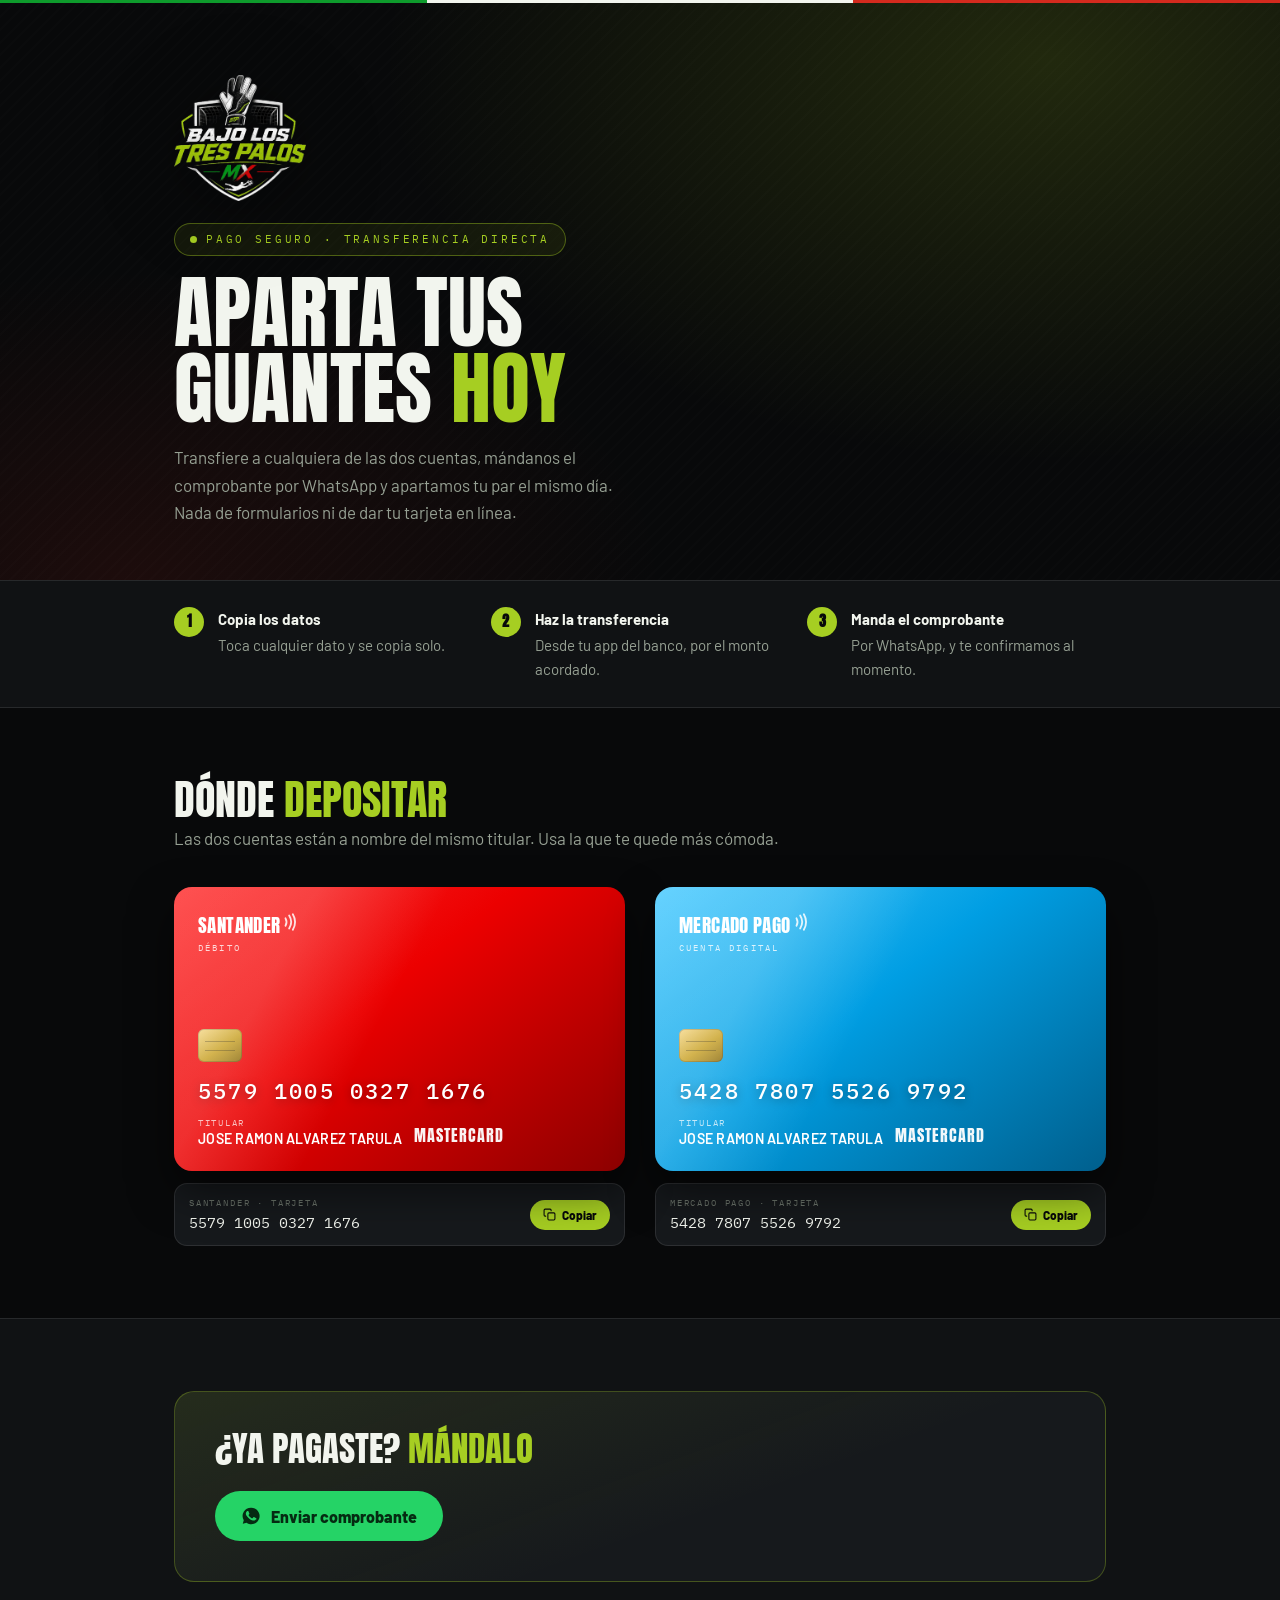
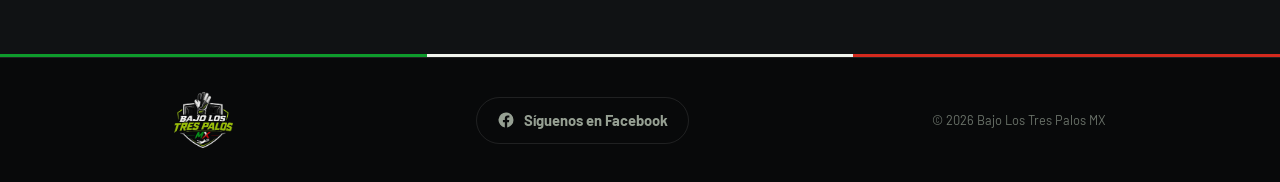
==== commit 43ad2d21: "Botón de Facebook en el pie Va delineado y no en el azul sólido de la marca: en sólido le peleaba la" ====
--- a/cuenta/index.html
+++ b/cuenta/index.html
@@ -197,6 +197,14 @@
 .pie{ padding:34px 0; border-top:1px solid var(--linea); }
 .pie-in{ display:flex; flex-wrap:wrap; gap:16px; justify-content:space-between; align-items:center; }
 .pie img{ height:56px; width:auto; }
+.fb{
+  display:inline-flex; align-items:center; gap:9px; text-decoration:none;
+  color:var(--gris); font-weight:700; font-size:.92rem;
+  border:1px solid var(--linea); border-radius:999px; padding:11px 20px;
+  transition:color .2s ease, border-color .2s ease, background .2s ease;
+}
+.fb:hover{ color:#fff; background:#1877F2; border-color:#1877F2; }
+.fb:focus-visible{ outline:3px solid var(--lima); outline-offset:3px; }
 .pie small{ color:var(--gris-2); font-size:.8rem; }
 
 /* ───────────── aviso ───────────── */
@@ -271,7 +279,11 @@
 <footer class="pie">
   <div class="wrap pie-in">
     <img src="../assets/img/logo-btp.png" alt="Bajo Los Tres Palos MX" width="640" height="611">
-    <small>© <span id="anio">2026</span> Bajo Los Tres Palos MX · Guantes de portero</small>
+    <a class="fb" id="btn-fb" target="_blank" rel="noopener">
+      <svg width="18" height="18" viewBox="0 0 24 24" fill="currentColor" aria-hidden="true"><path d="M22 12a10 10 0 1 0-11.56 9.88v-6.99H7.9V12h2.54V9.8c0-2.5 1.49-3.89 3.77-3.89 1.09 0 2.24.2 2.24.2v2.46h-1.26c-1.24 0-1.63.77-1.63 1.56V12h2.78l-.45 2.89h-2.33v6.99A10 10 0 0 0 22 12z"/></svg>
+      Síguenos en Facebook
+    </a>
+    <small>© <span id="anio">2026</span> Bajo Los Tres Palos MX</small>
   </div>
 </footer>
 
@@ -289,6 +301,8 @@
   whatsapp: "527151315630",
   // Como aparece en la cuenta
   titular:  "JOSE RAMON ALVAREZ TARULA",
+  // Página de Facebook. Vacío = no aparece el botón del pie.
+  facebook: "https://www.facebook.com/profile.php?id=61590085546077",
 
   cuentas: [
     {
@@ -412,6 +426,9 @@
     window.open('https://wa.me/' + tel + '?text=' + encodeURIComponent(txt), '_blank', 'noopener');
   });
 
+  var fb = document.getElementById('btn-fb');
+  if (DATOS.facebook) fb.href = DATOS.facebook; else fb.remove();
+
   document.getElementById('anio').textContent = new Date().getFullYear();
 })();
 </script>
